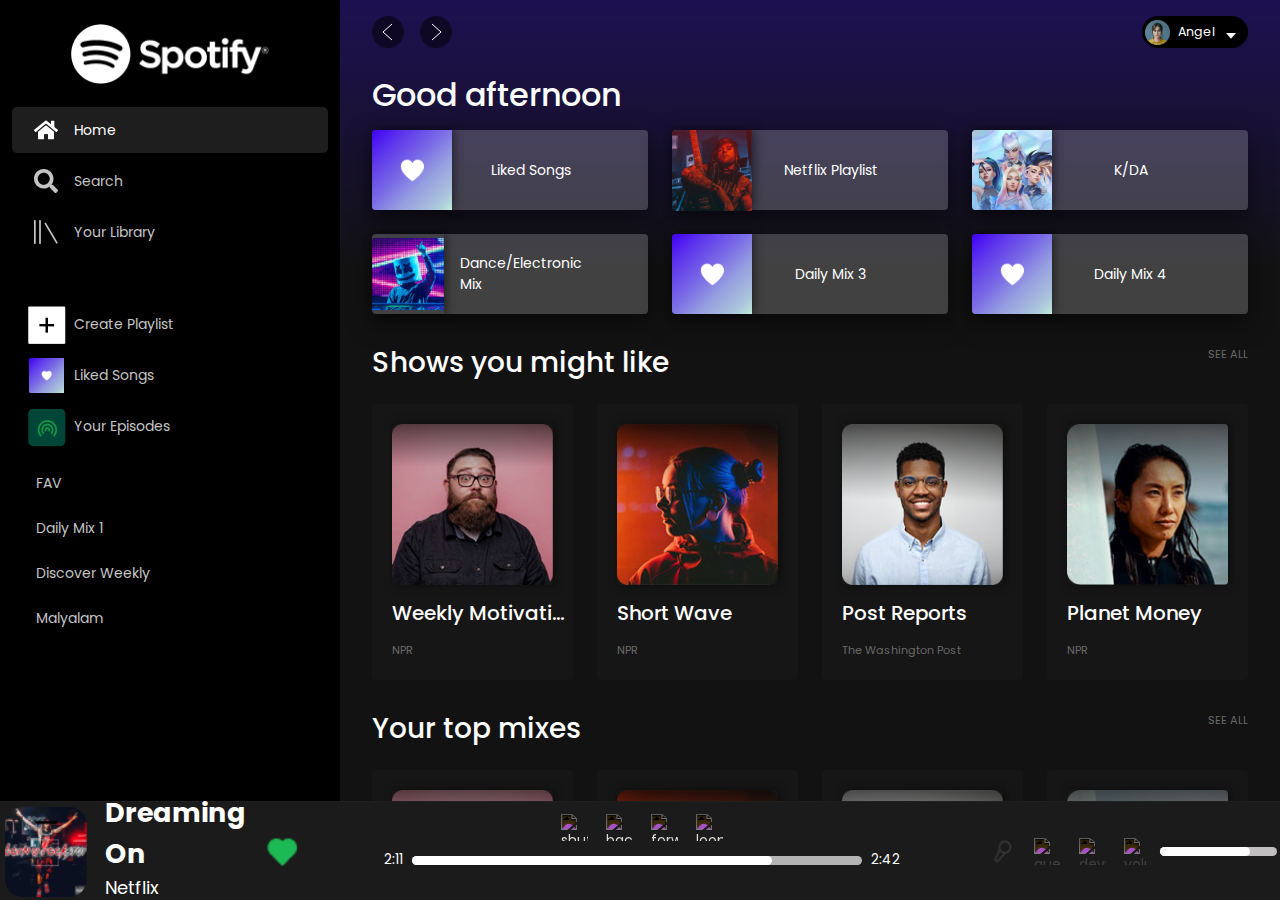
==== index.html @ 303bdd94 "first" ====
<!DOCTYPE html>
<html lang="en">

<head>
    <title>Spotify Clone Project</title>
    <meta charset="UTF-8" />
    <meta name="viewport" content="width=device-width" />

    <link rel="stylesheet" href="https://cdn.jsdelivr.net/npm/bootstrap@4.0.0/dist/css/bootstrap.min.css"
        integrity="sha384-Gn5384xqQ1aoWXA+058RXPxPg6fy4IWvTNh0E263XmFcJlSAwiGgFAW/dAiS6JXm" crossorigin="anonymous">
    <link rel="stylesheet" href="https://cdnjs.cloudflare.com/ajax/libs/font-awesome/6.4.2/css/all.min.css"
        integrity="sha512-z3gLpd7yknf1YoNbCzqRKc4qyor8gaKU1qmn+CShxbuBusANI9QpRohGBreCFkKxLhei6S9CQXFEbbKuqLg0DA=="
        crossorigin="anonymous" referrerpolicy="no-referrer" />
    <link rel="stylesheet" href="style.css" />
</head>

<body>
    <div class="App">
        <div class="App__top-bar">
            <div class="App__header">
                <div class="App__song-navigation">
                    <div class="App__song-navigation-prev">
                        <svg role="img" focusable="false" height="24" width="24" viewBox="0 0 24 24">
                            <polyline points="16 4 7 12 16 20" fill="none" stroke="#fff"></polyline>
                        </svg>
                    </div>
                    <div class="App__song-navigation-next">
                        <svg role="img" focusable="false" height="24" width="24" viewBox="0 0 24 24">
                            <polyline points="8 4 17 12 8 20" fill="none" stroke="#fff"></polyline>
                        </svg>
                    </div>
                </div>
                <button class="App__user">
                    <div class="App__figure">
                        <img src="assets/profile.png" alt="profile">
                    </div>
                    <span class="App__username">Angel</span>
                    <div class="App__expand-arrow">
                        <svg role="img" height="16" width="16" viewBox="0 0 16 16">
                            <path d="M13 10L8 4.206 3 10z" fill="#fff"></path>
                        </svg>
                    </div>
                </button>
            </div>
        </div>
        <div class="App__nav-bar">
            <div class="App__logo">
                <img width="200px" src="assets/Spotify logo.png" alt="logo">
            </div>
            <div class="App__categories-nav">
                <div class="App__category-item App__category-item--selected">
                    <div class="icon"><svg viewBox="0 0 576 512" width="100" title="home">
                            <path
                                d="M280.37 148.26L96 300.11V464a16 16 0 0 0 16 16l112.06-.29a16 16 0 0 0 15.92-16V368a16 16 0 0 1 16-16h64a16 16 0 0 1 16 16v95.64a16 16 0 0 0 16 16.05L464 480a16 16 0 0 0 16-16V300L295.67 148.26a12.19 12.19 0 0 0-15.3 0zM571.6 251.47L488 182.56V44.05a12 12 0 0 0-12-12h-56a12 12 0 0 0-12 12v72.61L318.47 43a48 48 0 0 0-61 0L4.34 251.47a12 12 0 0 0-1.6 16.9l25.5 31A12 12 0 0 0 45.15 301l235.22-193.74a12.19 12.19 0 0 1 15.3 0L530.9 301a12 12 0 0 0 16.9-1.6l25.5-31a12 12 0 0 0-1.7-16.93z"
                                fill="#fff" />
                        </svg></div>
                    <span>Home</span>
                </div>
                <div class="App__category-item">
                    <div class="icon"><svg viewBox="0 0 512 512" width="100" title="search">
                            <path
                                d="M505 442.7L405.3 343c-4.5-4.5-10.6-7-17-7H372c27.6-35.3 44-79.7 44-128C416 93.1 322.9 0 208 0S0 93.1 0 208s93.1 208 208 208c48.3 0 92.7-16.4 128-44v16.3c0 6.4 2.5 12.5 7 17l99.7 99.7c9.4 9.4 24.6 9.4 33.9 0l28.3-28.3c9.4-9.4 9.4-24.6.1-34zM208 336c-70.7 0-128-57.2-128-128 0-70.7 57.2-128 128-128 70.7 0 128 57.2 128 128 0 70.7-57.2 128-128 128z"
                                fill="#C4C4C4" />
                        </svg></div>
                    <span>Search</span>
                </div>
                <div class="App__category-item">
                    <div class="icon"><svg width="112" height="111" viewBox="0 0 112 111" fill="none"
                            xmlns="http://www.w3.org/2000/svg">
                            <rect width="8" height="111" fill="#C4C4C4" />
                            <rect x="24" width="8" height="111" fill="#C4C4C4" />
                            <rect width="7.96484" height="111.503"
                                transform="matrix(0.869849 -0.493319 0.506711 0.862116 48 14.7345)" fill="#C4C4C4" />
                        </svg>
                    </div>
                    <span>Your Library</span>
                </div>
            </div>
            <div class="App__playlists-nav">
                <div class="App__category-item">
                    <div class="icon">
                        <img src="assets\plus.png" alt="plus">
                    </div>
                    <span>Create Playlist</span>
                </div>
                <div class="App__category-item">
                    <div class="icon">
                        <img width="35px" src="assets\Purple-big.png" alt="liked">
                    </div>
                    <span><a href="play-list.html" style="text-decoration: none; color:#c4c4c4" >Liked Songs</a></span>
                </div>
                <div class="App__category-item">
                    <div class="icon">
                        <img src="assets\hotspot.png" alt="hotspot">
                    </div>
                    <span>Your Episodes</span>
                </div>
                <div class="favorite mb-5">
                    <p class=" App__category-item m-4 p-0">FAV</p>
                    <p class=" App__category-item m-4 p-0">Daily Mix 1</p>
                    <p class=" App__category-item m-4 p-0">Discover Weekly</p>
                    <p class=" App__category-item m-4 p-0">Malyalam</p>
                    <p class=" App__category-item m-4 p-0">Dance/Electronic Mix</p>
                    <p class=" App__category-item m-4 p-0">EDM/Popular</p>
                </div>
                <div class="App__category-item">
                    <div class="icon">
                        <img src="assets\download.png" alt="hotspot">
                    </div>
                    <span><a style="text-decoration: none; color:white"
                            href="https://www.spotify.com/us/download/windows/">Install App</a></span>
                </div>
            </div>

        </div>
        <div class="App__now-playing-bar">
            <div class="function">
                <div class="music">
                    <img src="assets\playing-img.png" alt="" />
                    <div class="details">
                        <div class="name">Dreaming On</div>
                        <div class="artist">Netflix</div>
                    </div>
                    <div class="love">
                        <img src="assets\bx_bxs-heart.png" alt="love" />

                    </div>
                </div>
                <div class="playback">
                    <div class="upper">
                        <img src="https://cdn-icons-png.flaticon.com/512/724/724979.png" alt="shuffle" />
                        <img src="https://cdn-icons-png.flaticon.com/512/3318/3318703.png" alt="back" />
                        <!-- <img src="https://cdn-icons-png.flaticon.com/512/2088/2088562.png" alt="pause" class="pause" /> -->
                        <i class="fa-sharp fa-solid fa-circle-play" style="color: #ffffff;"></i>
                        <img src="https://cdn-icons-png.flaticon.com/512/4211/4211386.png" alt="forward" />
                        <img src="https://cdn-icons-png.flaticon.com/512/4146/4146819.png" alt="loop" />
                    </div>
                    <div class="lower">
                        <div class="text">2:11</div>
                        <div class="line">
                            <div class="inner-line">

                            </div>
                        </div>
                        <div class="text">2:42</div>
                    </div>
                </div>
                <div class="control">
                    <div class="images">
                        <img src="assets\microphone.png" alt="mic" />
                        <img src="https://cdn-icons-png.flaticon.com/512/98/98068.png" alt="queue" />
                        <img src="https://cdn-icons-png.flaticon.com/512/2777/2777142.png" alt="device" />
                        <img src="https://cdn-icons-png.flaticon.com/512/25/25695.png" alt="volume" />
                        <div class="line">
                            <div class="inner-line">

                            </div>
                        </div>
                        <i class=" m-4 fa-sharp fa-solid fa-down-left-and-up-right-to-center"
                            style="color: #c1bfbf;"></i>
                    </div>
                </div>
            </div>
        </div>
        <div class="App__main-view">
            <div class="App__top-gradient"></div>
            <div class="App__header-placeholder"></div>
            <section class="App__section App__quick-links">
                <h2>Good afternoon</h2>
                <div class="App__quick-links-container">
                    <div class="App__quick-link">
                        <div class="App__quick-link-featured-img"> <img width="100%" src="assets\Purple-big.png"
                                alt="liked"></div>
                        <span>Liked Songs</span>
                        <img src="assets/play.png" alt="play">
                    </div>
                    <div class="App__quick-link">
                        <div class="App__quick-link-featured-img"><img width="100%" src="assets\man.png"
                                alt="liked"></div>
                        <span>Netflix Playlist</span>
                        <img src="assets/play.png" alt="play">
                    </div>
                    <div class="App__quick-link">
                        <div class="App__quick-link-featured-img"><img width="100%" src="assets\KDA.png"
                            alt="liked"></div>
                        <span>K/DA</span>
                        <img src="assets/play.png" alt="play">
                    </div>
                    <div class="App__quick-link">
                        <div class="App__quick-link-featured-img"><img width="100%" src="assets\marshmellow.png"
                            alt="liked"></div>
                        <span>Dance/Electronic Mix</span>
                        <img src="assets/play.png" alt="play">
                    </div>
                    <div class="App__quick-link">
                        <div class="App__quick-link-featured-img"> <img width="100%" src="assets\Purple-big.png"
                            alt="liked"></div>
                        <span>Daily Mix 3</span>
                        <img src="assets/play.png" alt="play">
                    </div>
                    <div class="App__quick-link">
                        <div class="App__quick-link-featured-img"> <img width="100%" src="assets\Purple-big.png"
                            alt="liked"></div>
                        <span>Daily Mix 4</span>
                        <img src="assets/play.png" alt="play">
                    </div>
                </div>
            </section>
            <section class="App__section App__your-shows">
                <div class="App__section-header">
                    <h3>Shows you might like</h3>
                    <span>SEE ALL</span>
                </div>
                <div class="App__section-grid-container">
                    <div class="App__section-grid-item">
                        <div class="featured-image"></div>
                        <h5>Weekly Motivational</h5>
                        <span>NPR</span>
                    </div>
                    <div class="App__section-grid-item">
                        <div class="featured-image"></div>
                        <h5>Short Wave</h5>
                        <span>NPR</span>
                    </div>
                    <div class="App__section-grid-item">
                        <div class="featured-image"></div>
                        <h5>Post Reports</h5>
                        <span>The Washington Post</span>
                    </div>
                    <div class="App__section-grid-item">
                        <div class="featured-image"></div>
                        <h5>Planet Money</h5>
                        <span>NPR</span>
                    </div>
                    <div class="App__section-grid-item">
                        <div class="featured-image"></div>
                        <h5>How I Built this...</h5>
                        <span>NPR</span>
                    </div>
                    <div class="App__section-grid-item">
                        <div class="featured-image"></div>
                        <h5>TED Radio Hour</h5>
                        <span>NPR</span>
                    </div>
                    <div class="App__section-grid-item">
                        <div class="featured-image"></div>
                        <h5>Short Wave</h5>
                        <span>NPR</span>
                    </div>
                    <div class="App__section-grid-item">
                        <div class="featured-image"></div>
                        <h5>Post Reports</h5>
                        <span>The Washington Post</span>
                    </div>
                    <div class="App__section-grid-item">
                        <div class="featured-image"></div>
                        <h5>Planet Money</h5>
                        <span>NPR</span>
                    </div>
                    <div class="App__section-grid-item">
                        <div class="featured-image"></div>
                        <h5>How I Built this...</h5>
                        <span>NPR</span>
                    </div>
                </div>
            </section>
            <section class="App__section App__your-shows">
                <div class="App__section-header">
                    <h3>Your top mixes</h3>
                    <span>SEE ALL</span>
                </div>
                <div class="App__section-grid-container">
                    <div class="App__section-grid-item">
                        <div class="featured-image"></div>
                        <h5>TED Radio Hour</h5>
                        <span>NPR</span>
                    </div>
                    <div class="App__section-grid-item">
                        <div class="featured-image"></div>
                        <h5>Short Wave</h5>
                        <span>NPR</span>
                    </div>
                    <div class="App__section-grid-item">
                        <div class="featured-image"></div>
                        <h5>Post Reports</h5>
                        <span>The Washington Post</span>
                    </div>
                    <div class="App__section-grid-item">
                        <div class="featured-image"></div>
                        <h5>Planet Money</h5>
                        <span>NPR</span>
                    </div>
                    <div class="App__section-grid-item">
                        <div class="featured-image"></div>
                        <h5>How I Built this...</h5>
                        <span>NPR</span>
                    </div>
                    <div class="App__section-grid-item">
                        <div class="featured-image"></div>
                        <h5>TED Radio Hour</h5>
                        <span>NPR</span>
                    </div>
                    <div class="App__section-grid-item">
                        <div class="featured-image"></div>
                        <h5>Short Wave</h5>
                        <span>NPR</span>
                    </div>
                    <div class="App__section-grid-item">
                        <div class="featured-image"></div>
                        <h5>Post Reports</h5>
                        <span>The Washington Post</span>
                    </div>
                    <div class="App__section-grid-item">
                        <div class="featured-image"></div>
                        <h5>Planet Money</h5>
                        <span>NPR</span>
                    </div>
                    <div class="App__section-grid-item">
                        <div class="featured-image"></div>
                        <h5>How I Built this...</h5>
                        <span>NPR</span>
                    </div>
                </div>
            </section>
        </div>
    </div>

    <script src="https://code.jquery.com/jquery-3.2.1.slim.min.js"
        integrity="sha384-KJ3o2DKtIkvYIK3UENzmM7KCkRr/rE9/Qpg6aAZGJwFDMVNA/GpGFF93hXpG5KkN"
        crossorigin="anonymous"></script>
    <script src="https://cdn.jsdelivr.net/npm/popper.js@1.12.9/dist/umd/popper.min.js"
        integrity="sha384-ApNbgh9B+Y1QKtv3Rn7W3mgPxhU9K/ScQsAP7hUibX39j7fakFPskvXusvfa0b4Q"
        crossorigin="anonymous"></script>
    <script src="https://cdn.jsdelivr.net/npm/bootstrap@4.0.0/dist/js/bootstrap.min.js"
        integrity="sha384-JZR6Spejh4U02d8jOt6vLEHfe/JQGiRRSQQxSfFWpi1MquVdAyjUar5+76PVCmYl"
        crossorigin="anonymous"></script>
</body>

</html>
---- style.css ----
@import url('https://fonts.googleapis.com/css2?family=Poppins:wght@100;200;300;400;500;600;700;800;900&display=swap');

* {
  margin: 0;
  padding: 0;
  box-sizing: border-box;
  font-family: 'Poppins', sans-serif;
}

.App {
  --vertical-nav-width: 340px;
  --now-playing-bar-height: 11vh;
  width: 100vw;
  height: 100vh;
  background-color: darkgray;
  overflow-x: hidden;
  overflow-y: hidden;
  display: grid;
  grid-template-areas: "nav-bar main-view" "now-playing-bar now-playing-bar";
  grid-template-columns: auto 1fr;
  grid-template-rows: 1fr auto;
  position: relative;
  scrollbar-width: none;
  font-size: 14px;
}
.App::-webkit-scrollbar {
  display: none;
}
.App .test {
  border: 1px solid magenta;
}
.App__top-bar {
  grid-area: main-view;
  height: 60px;
  z-index: 2;
}
.App__nav-bar {
  grid-area: nav-bar;
  width: var(--vertical-nav-width);
  height: 100%;
  min-height: 100%;
  background-color: #000;
  padding-top: 24px;
  padding-bottom: var(--now-playing-bar-height);
}
.App__logo {
  display: grid;
  place-items: center;
}
.App__categories-nav {
  color: #c4c4c4;
  padding: 18px 12px;
}
.App__category-item--selected {
  color: #fff;
  background-color: rgba(50, 50, 50, 0.6);
  border-radius: 5px;
}
.App__category-item:hover {
  color: #fff;
  background-color: rgba(50, 50, 50, 0.6);
  border-radius: 5px;
}
.App__category-item {
  padding: 5px 16px;
  display: flex;
  flex-direction: row;
  align-items: center;
  margin: 5px 0;
}
.App__category-item .icon {
  width: 36px;
  height: 36px;
  display: grid;
  place-items: center;
  margin-right: 10px;
}
.App__category-item .icon svg {
  width: 24px;
  height: 24px;
}
.App__playlists-nav {
  color: #c4c4c4;
  padding: 18px 12px;
}
.App__now-playing-bar {
  grid-area: now-playing-bar;
  background-color: #181818;
  border-top: 1px solid #202020;
  height: var(--now-playing-bar-height);
  z-index: 4;
}
.App__main-view {
  grid-area: main-view;
  background-color: #121212;
  position: relative;
  z-index: 1;
  max-height: calc(100vh - var(--now-playing-bar-height));
  overflow-x: hidden;
  overflow-y: scroll;
  scrollbar-width: none;
}
.App__main-view::-webkit-scrollbar {
  display: none;
}
.App__header {
  width: 100%;
  height: 60px;
  display: flex;
  flex-direction: row;
  justify-content: space-between;
  padding: 16px 32px;
}
.App__song-navigation {
  display: flex;
  flex-direction: row;
}
.App__song-navigation-prev, .App__song-navigation-next {
  width: 32px;
  height: 32px;
  border-radius: 50%;
  background-color: rgba(0, 0, 0, 0.5);
  color: #fff;
  display: grid;
  place-items: center;
  margin-right: 16px;
  cursor: not-allowed;
}
.App__song-navigation-prev svg, .App__song-navigation-next svg {
  color: #fff;
}
.App__user {
  border: 0;
  display: flex;
  flex-direction: row;
  align-items: center;
  height: 32px;
  border-radius: 16px;
  padding: 1px;
  background-color: #000;
}
.App__figure {
  width: 25px;
  height: 25px;
  background-color: #2a2a2a;
  border-radius: 50%;
  margin-right: 8px;
  margin-left: 2px;
  display: grid;
  place-items: center;
}
.App__figure > img{
  width:inherit !important;  
}
.App__username {
  color: #fff;
  font-size: 0.9em;
  margin-right: 8px;
}
.App__expand-arrow {
  transform: rotateZ(180deg);
  margin-right: 8px;
}
.App__top-gradient {
  height: 332px;
  width: 100%;
  margin-top: -60px;
  background-image: linear-gradient(rgba(0, 0, 0, 0.6) 0%, #121212 100%);
  background-color: #5028f0;
  position: absolute;
  top: 0;
  right: 0;
  z-index: -1;
}
.App__header-placeholder {
  height: 60px;
  width: 100%;
}
.App__section {
  padding: 16px 32px;
  color: #fff;
}
.App__quick-links-container {
  display: grid;
  grid-template-columns: repeat(auto-fill, minmax(270px, 1fr));
  gap: 24px;
  margin-top: 16px;
}
.App__quick-link {
  background-color: #30294b;
  height: 80px;
  border-radius: 4px;
  display: flex;
  flex-direction: row;
  justify-content: space-between;
  background-color: hsla(0,0%,100%,.2);
  align-items: center;
  box-shadow: 0 8px 24px rgba(0,0,0,.5);
}

.App__quick-link [alt="play"] {
             visibility:hidden;
}

.App__quick-link:hover{
  
  background-color: hsla(0, 64%, 75%, 0.2);
 
}
.App__quick-link-featured-img {
  height: 80px;
  width: 80px;
  border-radius: 4px 0 0 4px;
  box-shadow: 2px 0px 10px rgba(0, 0, 0, 0.5);
  margin-right: 16px;
}
.App__quick-link-featured-img:nth-of-type(1) {
  font-size: 2em;
  display: grid;
  place-items: center;
}
.App__section-header {
  display: flex;
  flex-direction: row;
  justify-content: space-between;
}
.App__section-header span {
  color: #686868;
  font-size: 0.8em;
}
.App__section-grid-container {
  display: grid;
  grid-template-columns: repeat(auto-fill, minmax(180px, 1fr));
  column-gap: 24px;
  margin-top: 16px;
  grid-template-rows: 1fr;
  grid-auto-rows: 0;
  /* set height to 0 for autogenerated grid rows */
  overflow-y: hidden;
  /* hide grid items that overflow */
}
.App__section-grid-item{
  background-color: #171616;
  width: 100%;
  height: auto;
  min-height: 150px;
  padding: 10%;
  border-radius: 4px;
}

.App__section-grid-item:hover{
  background-color: #242424;
}
.App__section-grid-item .featured-image {
  width: 100%;
  height: 0;
  padding-bottom: 100%;
  border-radius: 4px;
  background-image: linear-gradient(to bottom right, blue, white);
  background-size: cover;
  margin-bottom: 16px;
  box-shadow: 2px 0px 10px rgba(0, 0, 0, 0.5);
}
.App__section-grid-item:nth-of-type(1) .featured-image {
  background-image: url("assets/Rectangle 21.png");
}
.App__section-grid-item:nth-of-type(2) .featured-image {
  background-image: url("assets/Rectangle 22.png");
}
.App__section-grid-item:nth-of-type(3) .featured-image {
  background-image: url("assets/Rectangle 23.png");
}
.App__section-grid-item:nth-of-type(4) .featured-image {
  background-image: url("assets/Rectangle 16.png");
}
.App__section-grid-item:nth-of-type(5) .featured-image {
  background-image: url("https://i.scdn.co/image/15488d6d07e4d31d388be232f921569bd32d1ac3");
}
.App__section-grid-item h5 {
  margin-bottom: 8px;
  display: inline-block;
  width: 180px;
  white-space: nowrap;
  overflow: hidden !important;
  text-overflow: ellipsis;

}
.App__section-grid-item span {
  color: #686868;
  font-size: 0.8em;
}
.function{
  display: flex;
  /* align-items: center; */
  justify-content: center;
  width: auto;
  background-color: rgb(27, 27, 27);
}
.function .music{
  width: 20vw;
  height: 11vh;
  display: flex;
  align-items: center;
  margin-left: 0.5vh;
  background-color: transparent;
}
.function .music img{
  width:10vh;
  height: 10vh;
  border: 0px solid;
  border-radius: 2vh;
}
.function .music .details{
  display: flex;
  flex-direction: column;
  justify-content: center;
  color: white;
  font-family: 'Inter', sans-serif;
  margin-left: 2vh;
  padding-bottom: 1vh;
  background-color: transparent;
}
.function .music .details .name{
  /* display: flex; */
  /* justify-content: left; */
  font-size: 3vh;
  /* background-color: brown; */
  justify-content: left;
  display: flex;
  background-color: transparent;
  font-weight: bold;
  padding-left: 0px;
}
.function .music .details .artist{
  font-size: 2vh;
  background-color: transparent;

}
.function .music .love{
  background-color: transparent;
}
.function .music .love img{
  /* filter: invert(); */
  background-color: transparent;
  padding: 0px;
  margin-left: 2vh;
  margin-right: 2vh;
  width: 4vh;
  height: 4vh;
  /* background-color: ; */
  /* fill: red; */
}
.function .playback{
  display: flex;
  flex-direction: column;
  justify-content: center;
  align-items: center;
  margin-top: 1vh;
  width: 60vw;
  height: 4vh;
  background-color: transparent;
}
.function .playback .upper{
  width: 50vw;
  background-color: transparent;
  height: 6vh;
  margin-top: 3vh;
  margin-bottom: 1vh;
  display: flex;
  align-items: center;
  justify-content: center;
}
.function .playback .upper img{
  width: 3vh;
  height:3vh;
  margin-left: 1vh;
  margin-right: 1vh;
  background-color: transparent;
  filter: invert();

}
.function .playback .upper img.pause{
  width: 4vh;
  height: 4vh;
}
.function .playback .lower{
  width: 50vw;
  background-color: transparent;
  /* height: 5vh; */
  display: flex;
  align-items: center;
  justify-content: center;
  font-family: 'Inter', sans-serif;
  font-size: 1.5vh;
  color: white;
}
.function .playback .lower .line{
  width: 50vh;
  height: 1vh;
  background-color: rgb(181, 180, 180);

  border: 0px 0px 0px 0px solid;
  border-radius: 1vh;
}
.function .playback .lower .line .inner-line{
  width: 40vh;
  height: 1vh;
  background-color: white;
  border: 0px 0px 0px 0px solid;
  border-radius: 1vh;
}
.function .playback .lower .text{
  background-color: transparent;
  margin-left: 1vh;
  margin-right: 1vh;
}
.function .control{
  width: 20vw;
  height: 11vh;
  display: flex;
  flex-direction: column;
  align-items: center;
  justify-content: center;
  background-color: transparent;
}
.function .control .images{
  display: flex;
  justify-content: center;
  background-color: transparent;
  align-items: center;
}
.function .control .images img{
  width: 3vh;
  height: 3vh;
  color:#c1bfbf;
  background-color: transparent;
  filter: invert();
  margin-left: 1vh;
  margin-right: 1vh;
}
.function .control .images .line{
  width: 13vh;
  height: 1vh;
  background-color:#c1bfbf;
  border: 0px 0px 0px 0px solid;
  border-radius: 1vh;
  /* padding-left: 1vh;
  padding-right: 1vh; */
}
.function .control .images .line .inner-line{
  width: 10vh;
  height: 1vh;
  background-color:#ffffff;
  border: 0px 0px 0px 0px solid;
  border-radius: 1vh;
 
  
}



.App__playlists-nav{
  position: relative;
  z-index: 1;
  max-height: calc(50vh - var(--now-playing-bar-height));
  overflow-x: hidden;
  overflow-y: scroll;
  scrollbar-width: none;
}

.App__playlists-nav::-webkit-scrollbar {
  display: none;
}
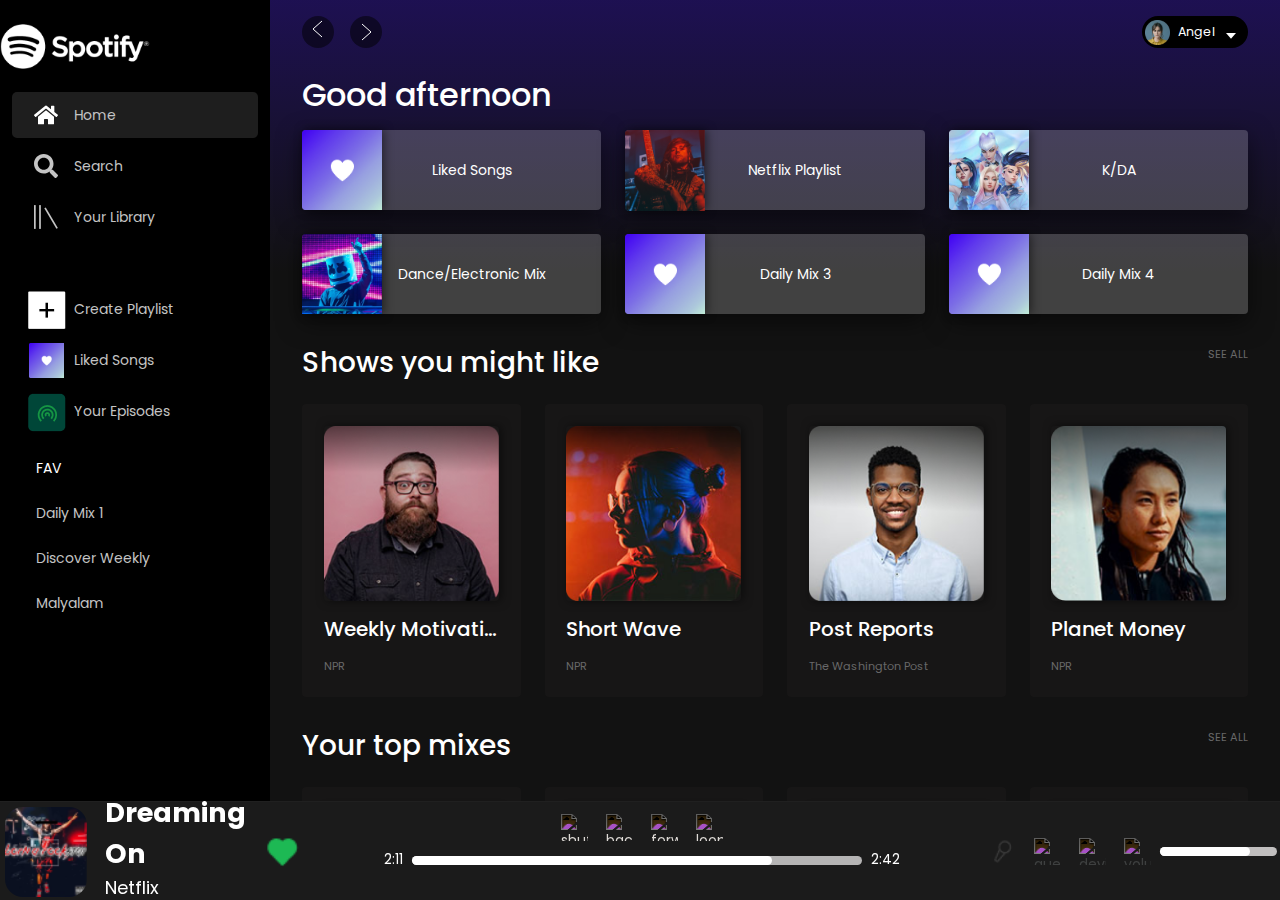
==== commit 7689a130: "playlist-page added" ====
--- a/index.html
+++ b/index.html
@@ -20,9 +20,10 @@
             <div class="App__header">
                 <div class="App__song-navigation">
                     <div class="App__song-navigation-prev">
-                        <svg role="img" focusable="false" height="24" width="24" viewBox="0 0 24 24">
+                        <a href="index.html">
+                        <svg role="img"  height="24" width="24" viewBox="0 0 24 24">
                             <polyline points="16 4 7 12 16 20" fill="none" stroke="#fff"></polyline>
-                        </svg>
+                        </svg></a>
                     </div>
                     <div class="App__song-navigation-next">
                         <svg role="img" focusable="false" height="24" width="24" viewBox="0 0 24 24">
@@ -45,7 +46,7 @@
         </div>
         <div class="App__nav-bar">
             <div class="App__logo">
-                <img width="200px" src="assets/Spotify logo.png" alt="logo">
+                <img width="150px" src="assets/Spotify logo.png" alt="logo">
             </div>
             <div class="App__categories-nav">
                 <div class="App__category-item App__category-item--selected">
@@ -73,7 +74,7 @@
                                 transform="matrix(0.869849 -0.493319 0.506711 0.862116 48 14.7345)" fill="#C4C4C4" />
                         </svg>
                     </div>
-                    <span>Your Library</span>
+                    <span><a href="play-list.html" style="text-decoration: none; color:#c4c4c4" >Your Library</a></span>
                 </div>
             </div>
             <div class="App__playlists-nav">
@@ -93,10 +94,10 @@
                     <div class="icon">
                         <img src="assets\hotspot.png" alt="hotspot">
                     </div>
-                    <span>Your Episodes</span>
+                    <span><a href="play-list.html" style="text-decoration: none; color:#c4c4c4" >Your Episodes</a></span>
                 </div>
                 <div class="favorite mb-5">
-                    <p class=" App__category-item m-4 p-0">FAV</p>
+                    <p class=" App__category-item m-4 p-0"><a href="play-list.html" style="text-decoration: none; color:#ffffff" >FAV</a></p>
                     <p class=" App__category-item m-4 p-0">Daily Mix 1</p>
                     <p class=" App__category-item m-4 p-0">Discover Weekly</p>
                     <p class=" App__category-item m-4 p-0">Malyalam</p>
--- a/style.css
+++ b/style.css
@@ -8,7 +8,7 @@
 }
 
 .App {
-  --vertical-nav-width: 340px;
+  --vertical-nav-width: 270px;
   --now-playing-bar-height: 11vh;
   width: 100vw;
   height: 100vh;
@@ -45,12 +45,17 @@
 }
 .App__logo {
   display: grid;
+  margin-right: 125px;
   place-items: center;
 }
 .App__categories-nav {
   color: #c4c4c4;
   padding: 18px 12px;
 }
+.App__categories-nav-playlist {
+  color: #c4c4c4;
+  padding: 0px 12px;
+}
 .App__category-item--selected {
   color: #fff;
   background-color: rgba(50, 50, 50, 0.6);
@@ -67,6 +72,7 @@
   flex-direction: row;
   align-items: center;
   margin: 5px 0;
+  color: #c4c4c4;
 }
 .App__category-item .icon {
   width: 36px;
@@ -78,6 +84,10 @@
 .App__category-item .icon svg {
   width: 24px;
   height: 24px;
+}
+.App__playlists-nav-play{
+  color: #aaa8a8;
+  padding: 0px 18px;
 }
 .App__playlists-nav {
   color: #c4c4c4;
@@ -115,7 +125,7 @@
   display: flex;
   flex-direction: row;
 }
-.App__song-navigation-prev, .App__song-navigation-next {
+ .App__song-navigation-next {
   width: 32px;
   height: 32px;
   border-radius: 50%;
@@ -125,6 +135,17 @@
   place-items: center;
   margin-right: 16px;
   cursor: not-allowed;
+}
+.App__song-navigation-prev{
+  width: 32px;
+  height: 32px;
+  border-radius: 50%;
+  background-color: rgba(0, 0, 0, 0.5);
+  color: #fff;
+  display: grid;
+  place-items: center;
+  margin-right: 16px;
+  cursor: pointer;
 }
 .App__song-navigation-prev svg, .App__song-navigation-next svg {
   color: #fff;
@@ -172,6 +193,17 @@
   right: 0;
   z-index: -1;
 }
+.App__top-gradient-playlist {
+  height: 290px;
+  width: 100%;
+  margin-top: -60px;
+  background-image: linear-gradient(rgb(173 173 173 / 60%) 0%, #262626 100%);
+  background-color: #6cd8d5;
+  position: absolute;
+  top: 0;
+  right: 0;
+  z-index: -1;
+}
 .App__header-placeholder {
   height: 60px;
   width: 100%;
@@ -285,6 +317,7 @@
   text-overflow: ellipsis;
 
 }
+
 .App__section-grid-item span {
   color: #686868;
   font-size: 0.8em;
@@ -470,4 +503,49 @@
 
 .App__playlists-nav::-webkit-scrollbar {
   display: none;
+}
+.playlist-table::-webkit-scrollbar {
+  display: none;
+}
+.playlist-table{
+  position: relative;
+  z-index: -1;
+  max-height: calc(50vh - var(--now-playing-bar-height));
+  overflow-x: hidden;
+  overflow-y: scroll;
+  margin-top: -10px;
+  scrollbar-width: none;
+}
+
+table {
+  border-collapse: collapse;
+  width: 95%;
+  margin-left: 18px;
+  background-color:rgb(18,18,18);
+}
+
+ td {
+  padding: 8px;
+  text-align: left;
+  color:#c1bfbf;
+}
+
+tr{
+  line-height: 14px;
+}
+
+table th{
+  /* line-height: ; */
+  color:#c1bfbf;;
+  background-color: rgb(18,18,18);
+  position: sticky;
+  top: 0;
+  font-size: 12px;
+  /* padding:8px; */
+  z-index: 1;
+}
+
+tbody tr:first-child {
+  color: #fff;
+  background-color: rgba(50, 50, 50, 0.6);
 }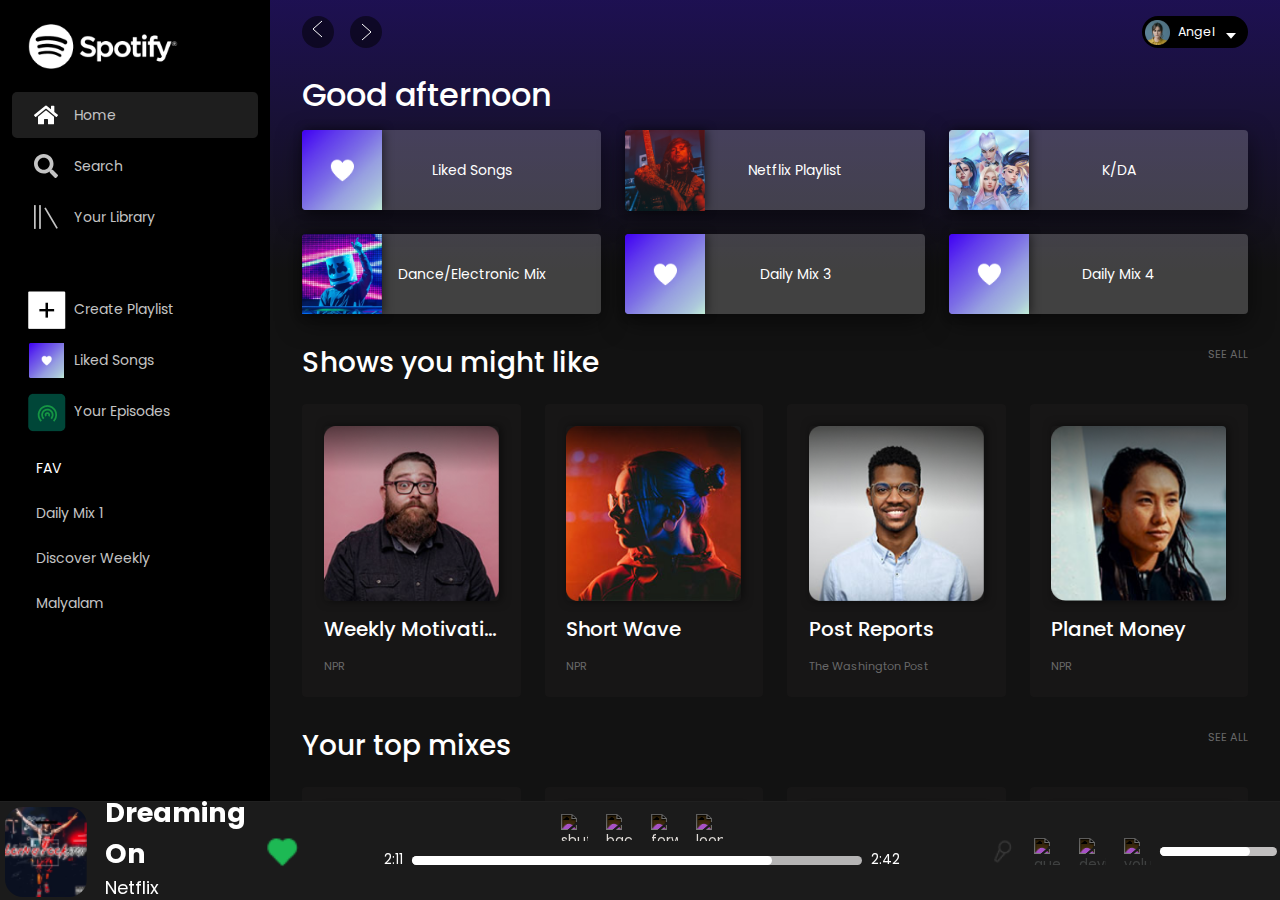
==== commit 14344b33: "logo fixes" ====
--- a/index.html
+++ b/index.html
@@ -2,7 +2,6 @@
 <html lang="en">
 
 <head>
-    <title>Spotify Clone Project</title>
     <meta charset="UTF-8" />
     <meta name="viewport" content="width=device-width" />
 
@@ -12,6 +11,10 @@
         integrity="sha512-z3gLpd7yknf1YoNbCzqRKc4qyor8gaKU1qmn+CShxbuBusANI9QpRohGBreCFkKxLhei6S9CQXFEbbKuqLg0DA=="
         crossorigin="anonymous" referrerpolicy="no-referrer" />
     <link rel="stylesheet" href="style.css" />
+    <title>Spotify Clone - Web Player: Music for everyone</title>
+    <link rel="icon" type="Image/x-icon"
+      href="[data-uri]">
+    
 </head>
 
 <body>
--- a/style.css
+++ b/style.css
@@ -45,7 +45,7 @@
 }
 .App__logo {
   display: grid;
-  margin-right: 125px;
+  margin-right: 65px;
   place-items: center;
 }
 .App__categories-nav {
@@ -212,6 +212,9 @@
   padding: 16px 32px;
   color: #fff;
 }
+
+
+
 .App__quick-links-container {
   display: grid;
   grid-template-columns: repeat(auto-fill, minmax(270px, 1fr));
@@ -504,6 +507,9 @@
 .App__playlists-nav::-webkit-scrollbar {
   display: none;
 }
+.App__section-grid-container::-webkit-scrollbar {
+  display: none;
+}
 .playlist-table::-webkit-scrollbar {
   display: none;
 }
@@ -513,7 +519,7 @@
   max-height: calc(50vh - var(--now-playing-bar-height));
   overflow-x: hidden;
   overflow-y: scroll;
-  margin-top: -10px;
+  margin-top: -6px;
   scrollbar-width: none;
 }
 
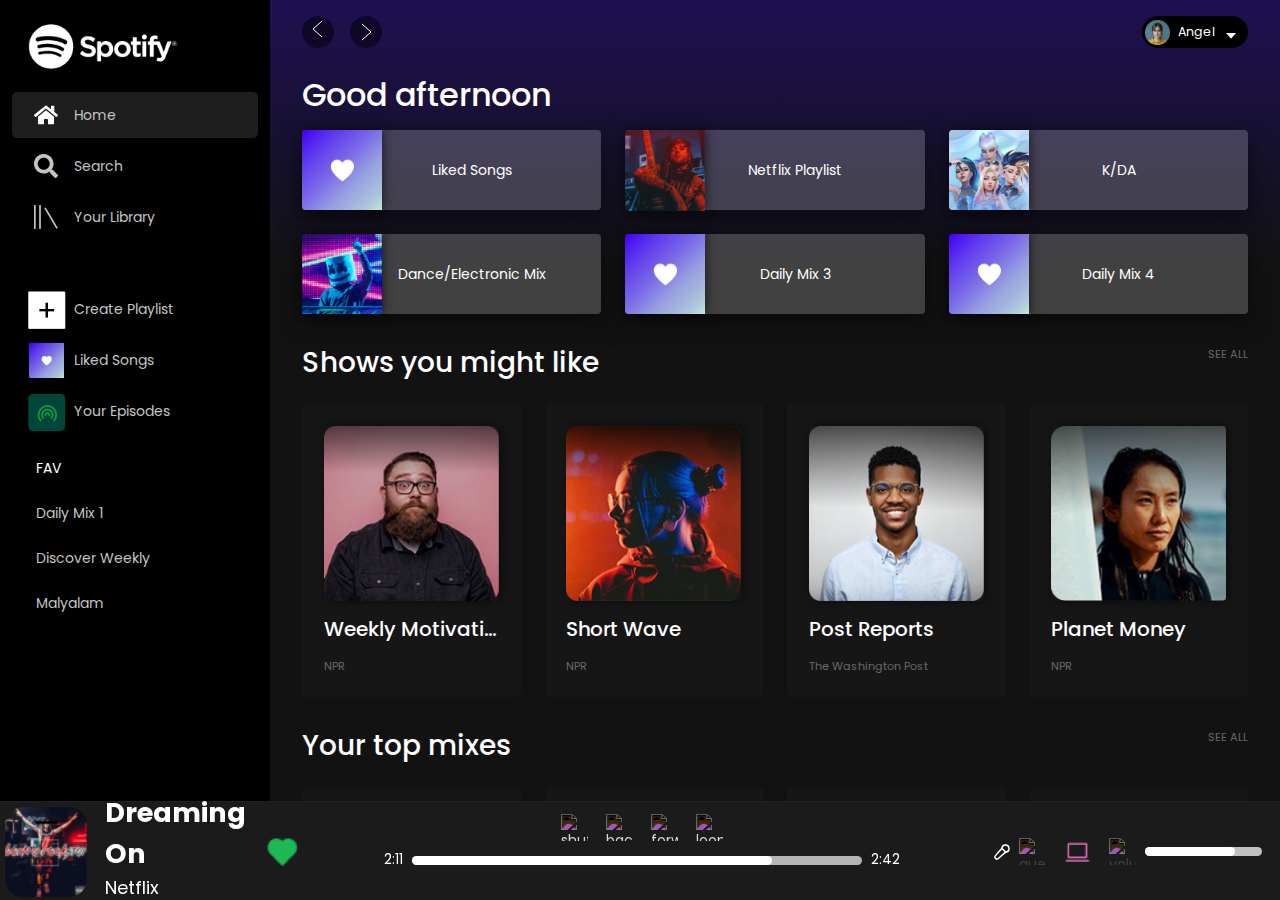
==== commit 57a933bc: "some responsive issue fixed" ====
--- a/index.html
+++ b/index.html
@@ -151,9 +151,9 @@
                 </div>
                 <div class="control">
                     <div class="images">
-                        <img src="assets\microphone.png" alt="mic" />
+                        <svg role="img" height="16" width="16" aria-hidden="true" viewBox="0 0 16 16" data-encore-id="icon" class="Svg-sc-ytk21e-0 haNxPq" fill="white"><path d="M13.426 2.574a2.831 2.831 0 0 0-4.797 1.55l3.247 3.247a2.831 2.831 0 0 0 1.55-4.797zM10.5 8.118l-2.619-2.62A63303.13 63303.13 0 0 0 4.74 9.075L2.065 12.12a1.287 1.287 0 0 0 1.816 1.816l3.06-2.688 3.56-3.129zM7.12 4.094a4.331 4.331 0 1 1 4.786 4.786l-3.974 3.493-3.06 2.689a2.787 2.787 0 0 1-3.933-3.933l2.676-3.045 3.505-3.99z"></path></svg>
                         <img src="https://cdn-icons-png.flaticon.com/512/98/98068.png" alt="queue" />
-                        <img src="https://cdn-icons-png.flaticon.com/512/2777/2777142.png" alt="device" />
+                        <img src="assets\carbon_laptop.png"  alt="device" />
                         <img src="https://cdn-icons-png.flaticon.com/512/25/25695.png" alt="volume" />
                         <div class="line">
                             <div class="inner-line">
--- a/style.css
+++ b/style.css
@@ -519,7 +519,7 @@
   max-height: calc(50vh - var(--now-playing-bar-height));
   overflow-x: hidden;
   overflow-y: scroll;
-  margin-top: -6px;
+  margin-top: -13px;
   scrollbar-width: none;
 }
 
@@ -528,6 +528,8 @@
   width: 95%;
   margin-left: 18px;
   background-color:rgb(18,18,18);
+  font-size: 10px;
+
 }
 
  td {
@@ -546,7 +548,7 @@
   background-color: rgb(18,18,18);
   position: sticky;
   top: 0;
-  font-size: 12px;
+
   /* padding:8px; */
   z-index: 1;
 }
@@ -554,4 +556,13 @@
 tbody tr:first-child {
   color: #fff;
   background-color: rgba(50, 50, 50, 0.6);
+}
+
+@media screen and (max-width:600px){
+  .App__nav-bar{
+    display: none;
+  }
+ /* .function{
+  flex-direction: column;
+ } */
 }